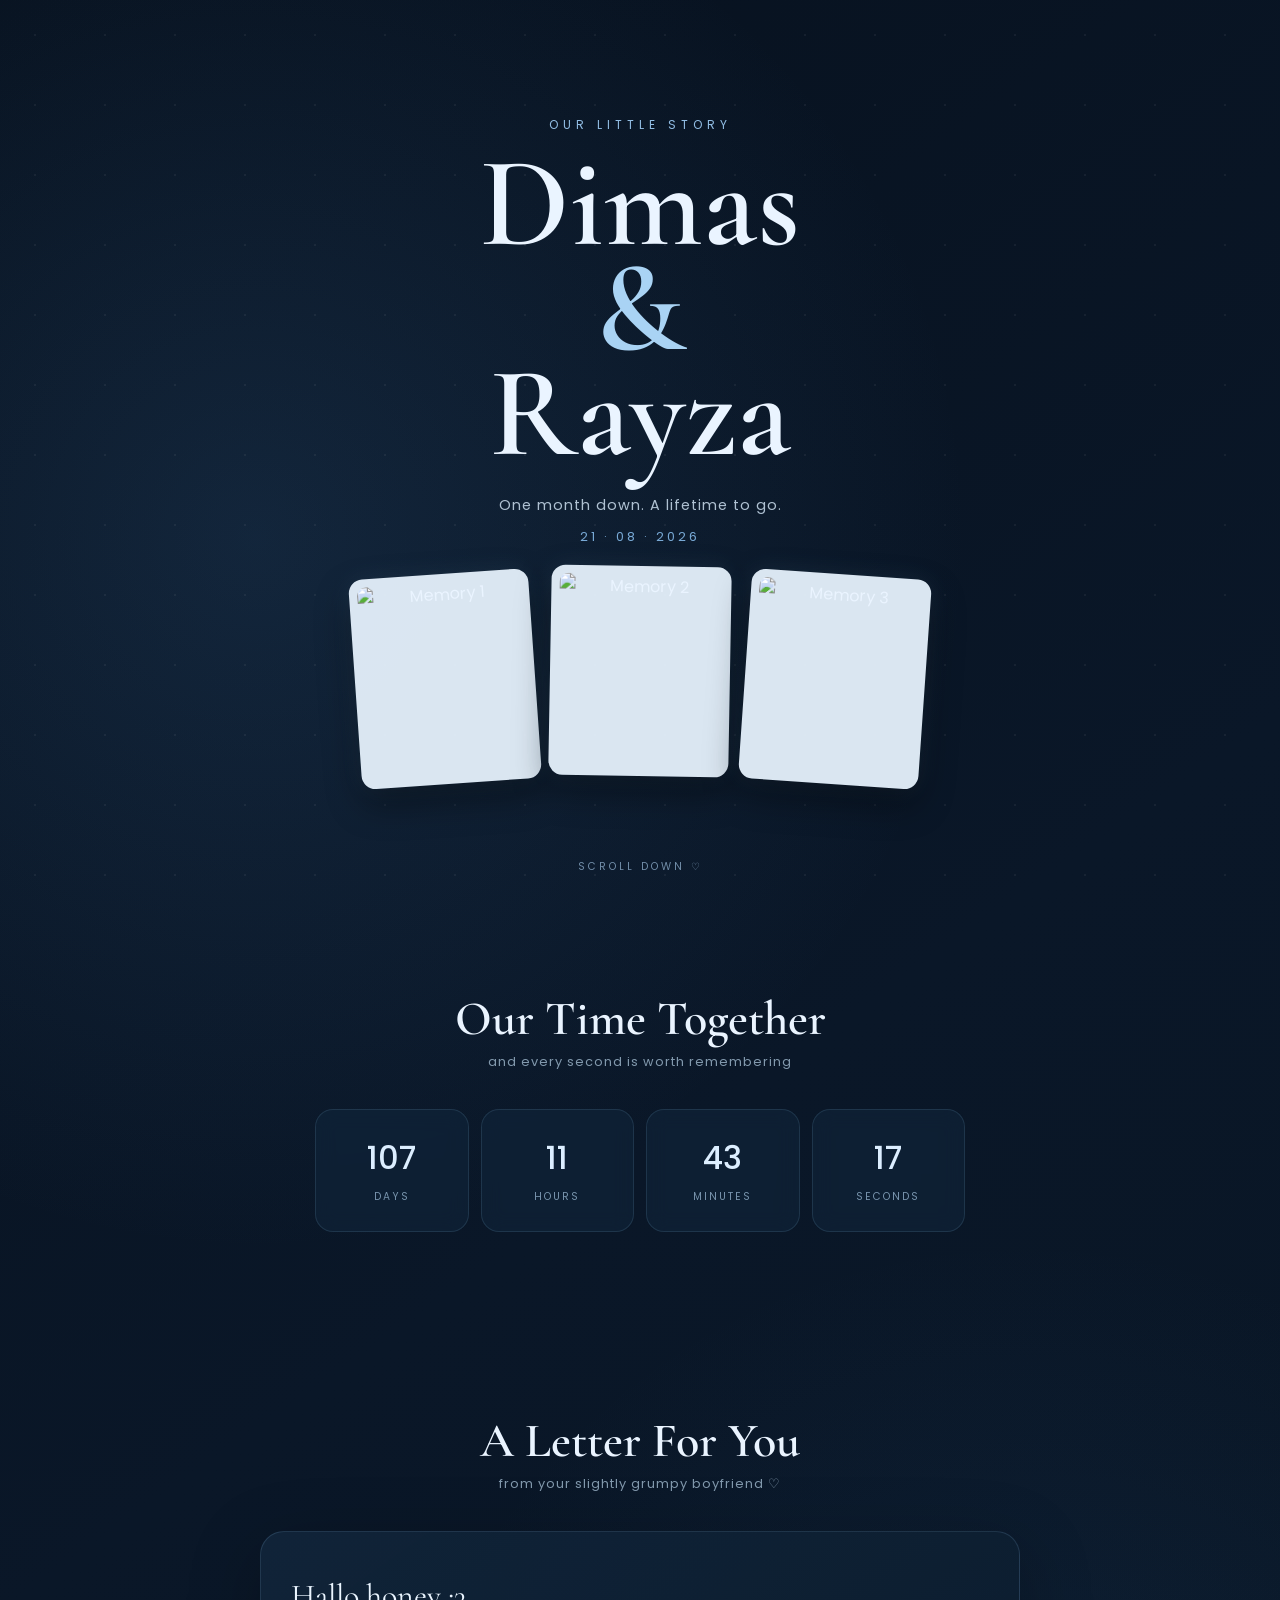
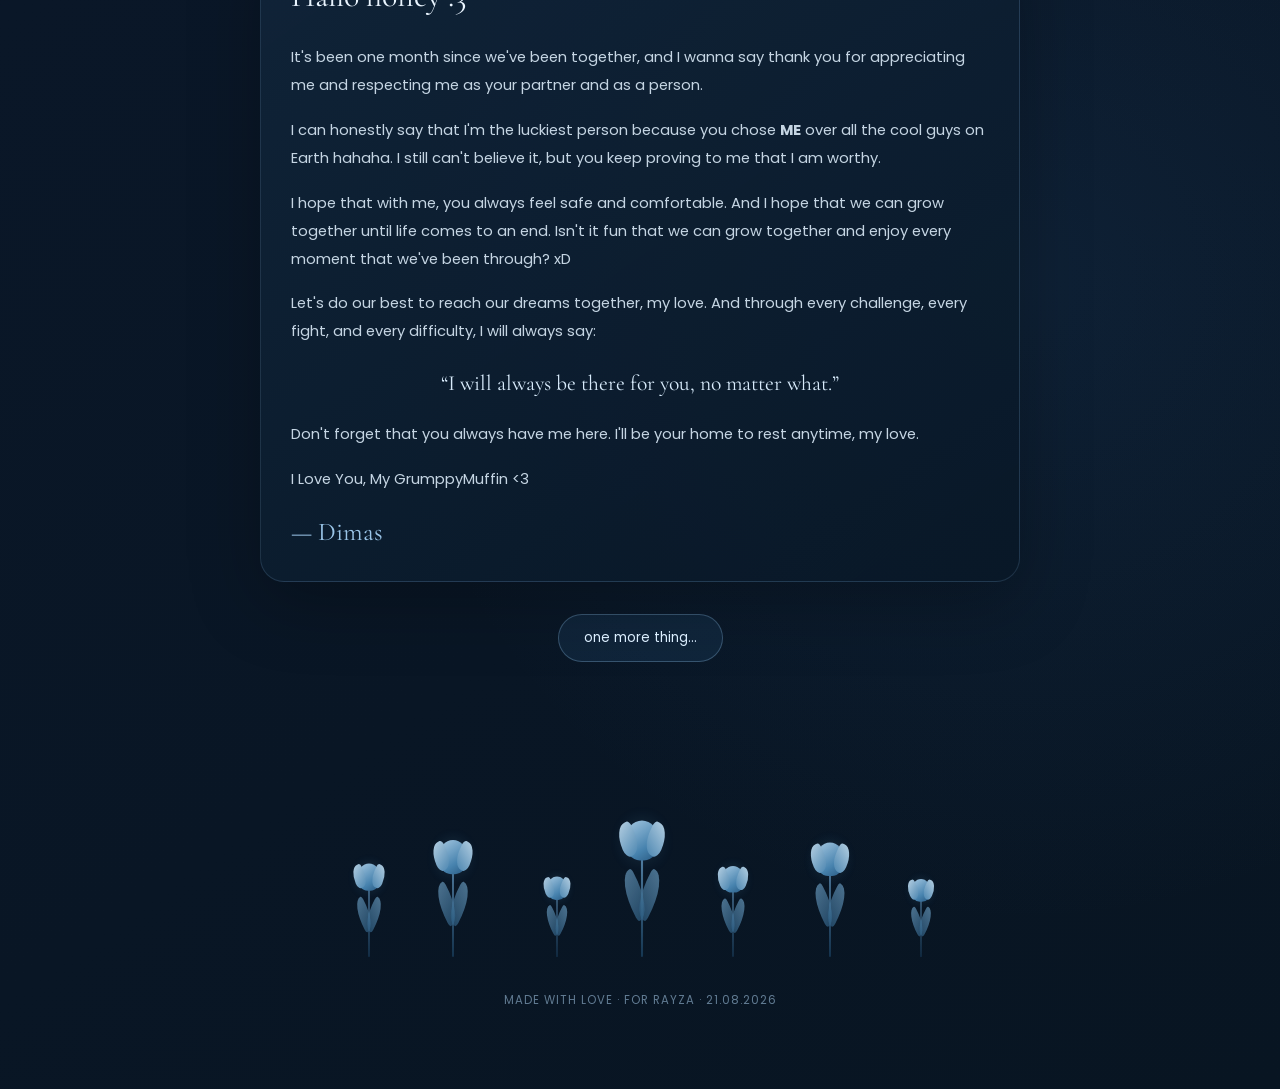
==== secret New.html @ 68ae090d "Add files via upload" ====
<!DOCTYPE html>
   <html lang="en">
<head>
  <meta charset="UTF-8">
    <meta name="viewport" content="width=device-width, initial-scale=1.0">
     <title>For Rayza — Our First Month</title>
<style>
@import url('https://fonts.googleapis.com/css2?family=Cormorant+Garamond:wght@500;600;700&family=Poppins:wght@300;400;500;600&display=swap');

*{box-sizing:border-box;margin:0;padding:0}
body{
  min-height:100vh;
    overflow-x:hidden;
     color:#eaf4ff;
      font-family:Poppins,sans-serif;
  background:
    radial-gradient(circle at 20% 20%,rgba(73,132,190,.16),transparent 30%),
     radial-gradient(circle at 80% 70%,rgba(50,105,165,.13),transparent 30%),
      linear-gradient(145deg,#07111e,#0a1728 45%,#081522);
}
body:before{
  content:"";position:fixed;inset:0;pointer-events:none;
    background-image:radial-gradient(rgba(255,255,255,.7) 1px,transparent 1px);
     background-size:70px 70px;opacity:.08;
}
.container{width:min(900px,92%);margin:auto}
  .hero{min-height:100vh;display:flex;align-items:center;justify-content:center;text-align:center;padding:50px 0;position:relative}
    .hero-content{animation:fadeUp 1.2s ease}
     .eyebrow{font-size:.75rem;letter-spacing:5px;text-transform:uppercase;color:#91bde3;margin-bottom:18px}
       h1{font-family:"Cormorant Garamond",serif;font-size:clamp(4rem,13vw,8rem);line-height:.82;font-weight:600}
        h1 span{display:block;color:#a9d3f4}
.subtitle{margin:28px auto 0;color:#afc1d2;font-size:.9rem;letter-spacing:1px}
 .date{margin-top:12px;color:#78a9d5;font-size:.8rem;letter-spacing:3px}
  .scroll{position:absolute;bottom:25px;left:50%;transform:translateX(-50%);font-size:.65rem;letter-spacing:3px;color:#718da8}
    .heart{color:#a9d3f4;animation:pulse 1.8s infinite}

.section{padding:90px 0}
  .section-title{text-align:center;font-family:"Cormorant Garamond",serif;font-size:3rem;font-weight:600}
   .section-sub{text-align:center;color:#8299ad;font-size:.8rem;margin-top:5px;letter-spacing:1px}
    .counter{
  display:grid;grid-template-columns:repeat(4,1fr);gap:12px;margin:38px auto 0;max-width:650px
}
.time{
  background:rgba(18,39,61,.55);border:1px solid rgba(137,187,227,.14);
   border-radius:18px;padding:24px 10px;text-align:center;backdrop-filter:blur(10px)
}
.time b{display:block;font-size:2rem;font-weight:500;color:#dceeff}
 .time span{font-size:.65rem;color:#7894ad;letter-spacing:2px;text-transform:uppercase}

.letter-wrap{display:flex;justify-content:center;margin-top:38px}
 .letter{
   max-width:760px;width:100%;padding:34px 30px;border-radius:24px;
    background:linear-gradient(145deg,rgba(18,39,61,.8),rgba(8,23,38,.82));
     border:1px solid rgba(144,195,235,.16);box-shadow:0 20px 70px rgba(0,0,0,.25);
}
.letter p{color:#c5d5e3;line-height:1.9;font-size:.92rem;margin-bottom:17px}
  .letter .hello{font-family:"Cormorant Garamond",serif;font-size:2rem;color:#eaf5ff}
    .signature{font-family:"Cormorant Garamond",serif;color:#9bc6e9;font-size:1.6rem;margin-top:22px}

.button{
  display:block;margin:32px auto 0;padding:13px 25px;border-radius:50px;
    border:1px solid rgba(145,196,235,.3);background:rgba(43,91,135,.2);
     color:#dcefff;font-family:Poppins;cursor:pointer;transition:.3s
}
.button:hover{background:rgba(70,125,174,.3);transform:translateY(-2px)}

.hidden-message{
  max-width:620px;margin:20px auto 0;text-align:center;color:#bdd5e8;line-height:1.8;
    opacity:0;max-height:0;overflow:hidden;transition:.7s
}
.hidden-message.show{opacity:1;max-height:200px}

.footer{text-align:center;padding:35px 20px 80px;color:#617b92;font-size:.72rem;letter-spacing:1px}
  .floating-heart{position:fixed;bottom:-30px;color:#76a9d2;opacity:.35;pointer-events:none;animation:float 9s linear forwards}
    @keyframes float{to{transform:translateY(-110vh) rotate(20deg);opacity:0}}
     @keyframes fadeUp{from{opacity:0;transform:translateY(30px)}to{opacity:1;transform:none}}
      @keyframes pulse{50%{transform:scale(1.18)}}
        @media(max-width:600px){
  .counter{grid-template-columns:repeat(2,1fr)}
   .section{padding:70px 0}
    .letter{padding:26px 21px}
     .letter p{font-size:.86rem}
}

.tulip-section{
  height:210px;
  position:relative;
  overflow:hidden;
  margin-top:-25px;
  opacity:.9;
}
.tulip-garden{
  position:absolute;
  left:50%;
  bottom:0;
  width:min(650px,95vw);
  height:190px;
  transform:translateX(-50%);
}
.tulip{
  --s:1;
  position:absolute;
  bottom:0;
  width:42px;
  height:150px;
  transform:scale(var(--s));
  transform-origin:bottom center;
  animation:sway 5s ease-in-out infinite;
}
.tulip i{
  position:absolute;
  left:20px;
  bottom:0;
  width:2px;
  height:112px;
  background:linear-gradient(to top,#183a57,#6596bd);
  border-radius:2px;
}
.tulip span{
  position:absolute;
  left:5px;
  bottom:92px;
  width:32px;
  height:38px;
  border-radius:55% 55% 48% 48%;
  background:linear-gradient(145deg,#b8dcf7,#4f8fbe 65%,#2d618c);
  box-shadow:0 0 18px rgba(103,169,219,.18);
  transform-origin:bottom center;
}
.tulip span:before,
.tulip span:after{
  content:"";
  position:absolute;
  bottom:4px;
  width:17px;
  height:32px;
  background:linear-gradient(145deg,#d0e9fb,#4f8fbe);
  border-radius:80% 20% 70% 30%;
}
.tulip span:before{left:-6px;transform:rotate(-24deg)}
.tulip span:after{right:-6px;transform:scaleX(-1) rotate(-24deg)}
.tulip i:after,
.tulip i:before{
  content:"";
  position:absolute;
  bottom:35px;
  width:18px;
  height:48px;
  background:linear-gradient(145deg,#80b4d9,#24577e);
  border-radius:90% 10% 90% 10%;
  opacity:.7;
}
.tulip i:before{left:-15px;transform:rotate(-28deg)}
.tulip i:after{right:-15px;transform:scaleX(-1) rotate(-28deg)}
.t1{left:5%;--s:.72;animation-delay:-1s}
.t2{left:18%;--s:.9;animation-delay:-2.2s}
.t3{left:34%;--s:.62;animation-delay:-.5s}
.t4{left:47%;--s:1.05;animation-delay:-3s}
.t5{left:61%;--s:.7;animation-delay:-1.7s}
.t6{left:76%;--s:.88;animation-delay:-2.6s}
.t7{left:90%;--s:.6;animation-delay:-.8s}
@keyframes sway{
  0%,100%{margin-left:0;transform:scale(var(--s)) rotate(-1deg)}
  50%{margin-left:3px;transform:scale(var(--s)) rotate(2deg)}
}
@media(max-width:600px){
  .tulip-section{height:175px}
  .tulip-garden{height:160px}
}

  .photo-gallery {
  display: flex;
  justify-content: center;
  align-items: center;
  gap: 15px;
  margin: 28px auto 0;
  flex-wrap: wrap;
}

.photo-frame {
  width: 180px;
  padding: 8px 8px 12px;
  background: rgba(230, 242, 252, .95);
  border-radius: 14px;
  box-shadow:
    0 15px 35px rgba(0,0,0,.4),
    0 0 25px rgba(120,180,225,.12);
  transition: .4s ease;
}

.photo-frame:nth-child(1) {
  transform: rotate(-4deg);
}

.photo-frame:nth-child(2) {
  transform: translateY(-8px) rotate(1deg);
}

.photo-frame:nth-child(3) {
  transform: rotate(4deg);
}

.photo-frame:hover {
  transform: translateY(-10px) rotate(0deg) scale(1.05);
  z-index: 2;
}

.photo-frame img {
  width: 100%;
  height: 190px;
  object-fit: cover;
  display: block;
  border-radius: 9px;
}

</style>
</head>
<body>

<section class="hero">
  <div class="hero-content container">
    <div class="eyebrow">Our little story</div>
    <h1>Dimas <span>&</span> Rayza</h1>
    <div class="subtitle">One month down. A lifetime to go.</div>
    <div class="date">21 · 08 · 2026</div>
    <div class="photo-gallery">
  <div class="photo-frame">
    <img src="janji.jpg" alt="Memory 1">
  </div>

  <div class="photo-frame">
    <img src="ig (345).jpg" alt="Memory 2">
  </div>

  <div class="photo-frame">
    <img src="stardew.png" alt="Memory 3">
     
  </div>
  <div class="scroll">SCROLL DOWN ♡</div>
</section>

<section class="section">
  <div class="container">
    <h2 class="section-title">Our Time Together</h2>
    <p class="section-sub">and every second is worth remembering</p>
    <div class="counter">
      <div class="time"><b id="days">0</b><span>Days</span></div>
      <div class="time"><b id="hours">0</b><span>Hours</span></div>
      <div class="time"><b id="minutes">0</b><span>Minutes</span></div>
      <div class="time"><b id="seconds">0</b><span>Seconds</span></div>
    </div>
  </div>
</section>

<section class="section">
  <div class="container">
    <h2 class="section-title">A Letter For You</h2>
    <p class="section-sub">from your slightly grumpy boyfriend ♡</p>

    <div class="letter-wrap">
      <article class="letter">
        <p class="hello">Hallo honey :3</p>
        <p>It's been one month since we've been together, and I wanna say thank you for appreciating me and respecting me as your partner and as a person.</p>
        <p>I can honestly say that I'm the luckiest person because you chose <b>ME</b> over all the cool guys on Earth hahaha. I still can't believe it, but you keep proving to me that I am worthy.</p>
        <p>I hope that with me, you always feel safe and comfortable. And I hope that we can grow together until life comes to an end. Isn't it fun that we can grow together and enjoy every moment that we've been through? xD</p>
        <p>Let's do our best to reach our dreams together, my love. And through every challenge, every fight, and every difficulty, I will always say:</p>
        <p style="text-align:center;color:#d8ebfb;font-family:'Cormorant Garamond',serif;font-size:1.35rem;">“I will always be there for you, no matter what.”</p>
        <p>Don't forget that you always have me here. I'll be your home to rest anytime, my love.</p>
        <p>I Love You, My GrumppyMuffin &lt;3</p>
        <div class="signature">— Dimas</div>
      </article>
    </div>

    <button class="button" onclick="showSecret()">one more thing...</button>
    <div id="secret" class="hidden-message">
      Whatever happens, I don't need perfect days with you.<br>
      I just want the real ones — the silly ones, the difficult ones,<br>
      the quiet ones, and all the little moments in between. ♡
    </div>
  </div>
</section>

<section class="tulip-section" aria-hidden="true">
  <div class="tulip-garden">
    <div class="tulip t1"><i></i><span></span></div>
    <div class="tulip t2"><i></i><span></span></div>
    <div class="tulip t3"><i></i><span></span></div>
    <div class="tulip t4"><i></i><span></span></div>
    <div class="tulip t5"><i></i><span></span></div>
    <div class="tulip t6"><i></i><span></span></div>
    <div class="tulip t7"><i></i><span></span></div>
  </div>
</section>

<footer class="footer">
  MADE WITH LOVE · FOR RAYZA · 21.08.2026
</footer>

<script>
const start = new Date("2026-08-21T00:00:00+07:00");

function updateCounter(){
  const now = new Date();
  let diff = Math.max(0, now - start);
  const days = Math.floor(diff / 86400000); diff %= 86400000;
  const hours = Math.floor(diff / 3600000); diff %= 3600000;
  const minutes = Math.floor(diff / 60000); diff %= 60000;
  const seconds = Math.floor(diff / 1000);

  document.getElementById("days").textContent = days;
  document.getElementById("hours").textContent = hours;
  document.getElementById("minutes").textContent = minutes;
  document.getElementById("seconds").textContent = seconds;
}
updateCounter();
setInterval(updateCounter,1000);

function showSecret(){
  document.getElementById("secret").classList.toggle("show");
}

function createHeart(){
  const h=document.createElement("div");
  h.className="floating-heart";
  h.textContent=["♡","♥","✦"][Math.floor(Math.random()*3)];
  h.style.left=Math.random()*100+"vw";
  h.style.fontSize=(10+Math.random()*14)+"px";
  h.style.animationDuration=(7+Math.random()*5)+"s";
  document.body.appendChild(h);
  setTimeout(()=>h.remove(),12000);
}
setInterval(createHeart,1100);
</script>
</body>
</html>
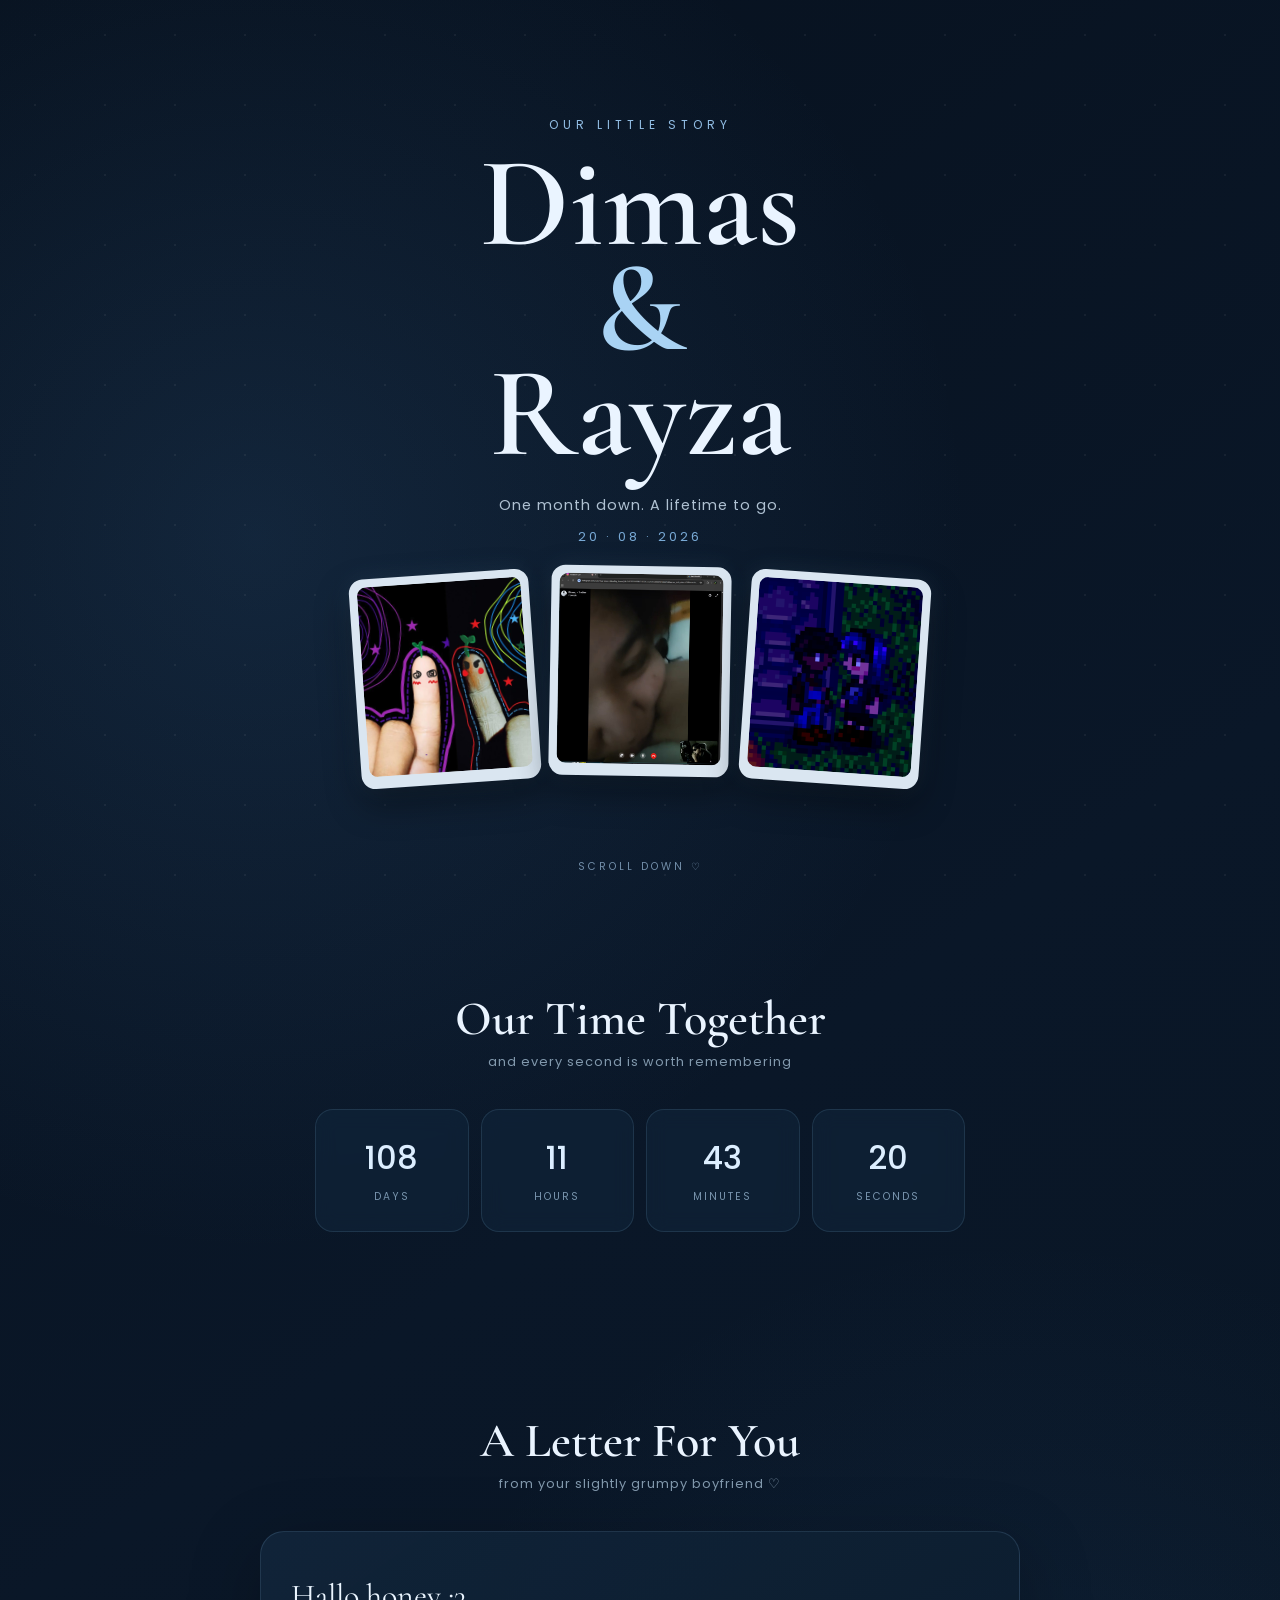
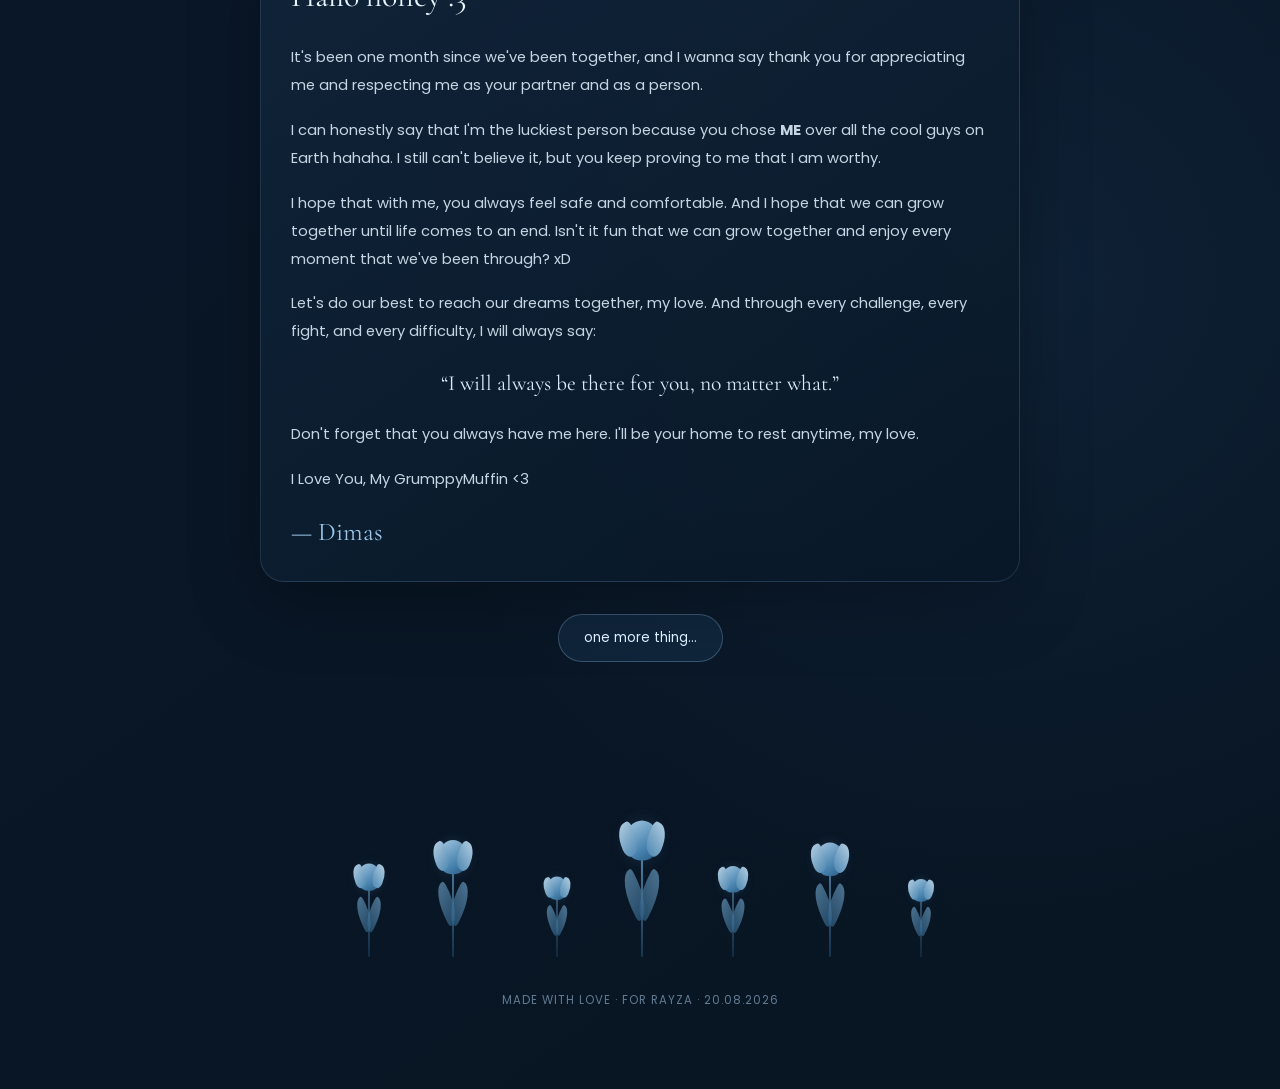
==== commit e8046313: "Add files via upload" ====
--- a/secret New.html
+++ b/secret New.html
@@ -222,7 +222,7 @@
     <div class="eyebrow">Our little story</div>
     <h1>Dimas <span>&</span> Rayza</h1>
     <div class="subtitle">One month down. A lifetime to go.</div>
-    <div class="date">21 · 08 · 2026</div>
+    <div class="date">20 · 08 · 2026</div>
     <div class="photo-gallery">
   <div class="photo-frame">
     <img src="janji.jpg" alt="Memory 1">
@@ -293,11 +293,11 @@
 </section>
 
 <footer class="footer">
-  MADE WITH LOVE · FOR RAYZA · 21.08.2026
+  MADE WITH LOVE · FOR RAYZA · 20.08.2026
 </footer>
 
 <script>
-const start = new Date("2026-08-21T00:00:00+07:00");
+const start = new Date("2026-08-20T00:00:00+07:00");
 
 function updateCounter(){
   const now = new Date();
